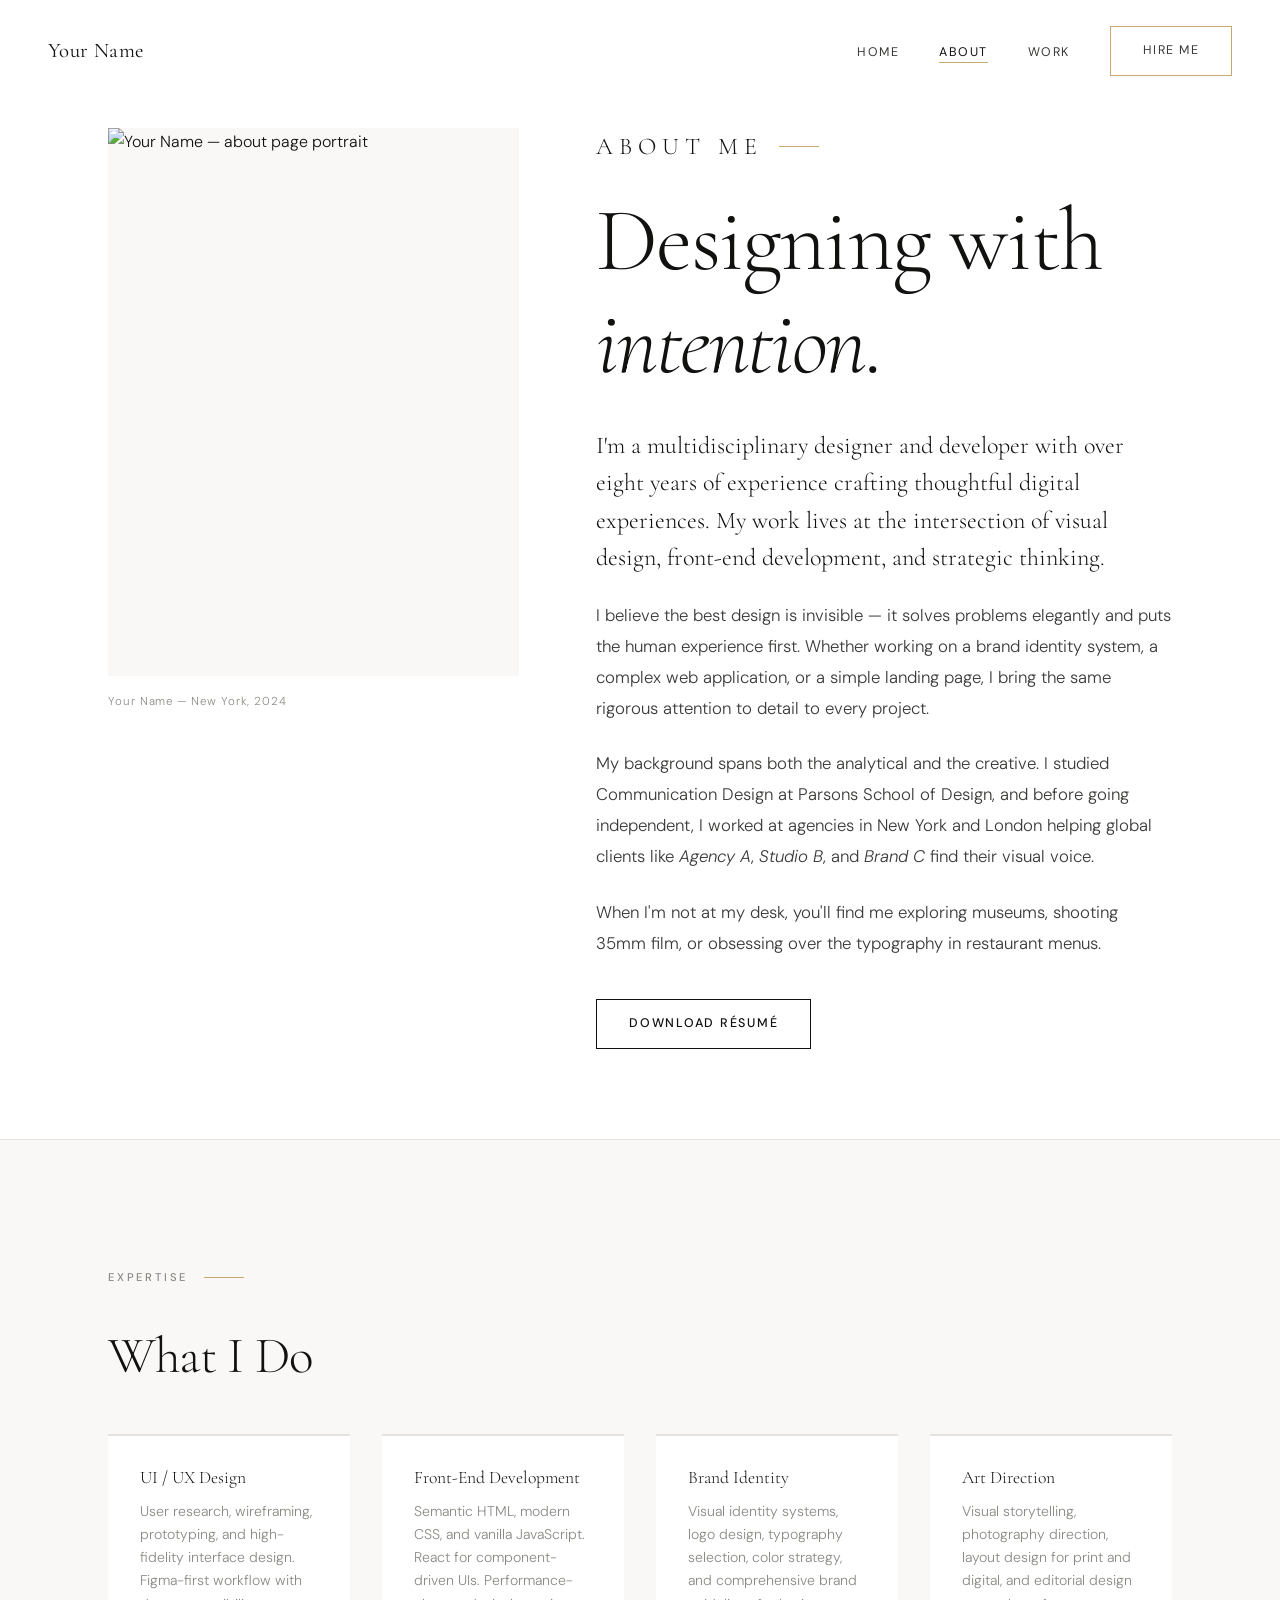
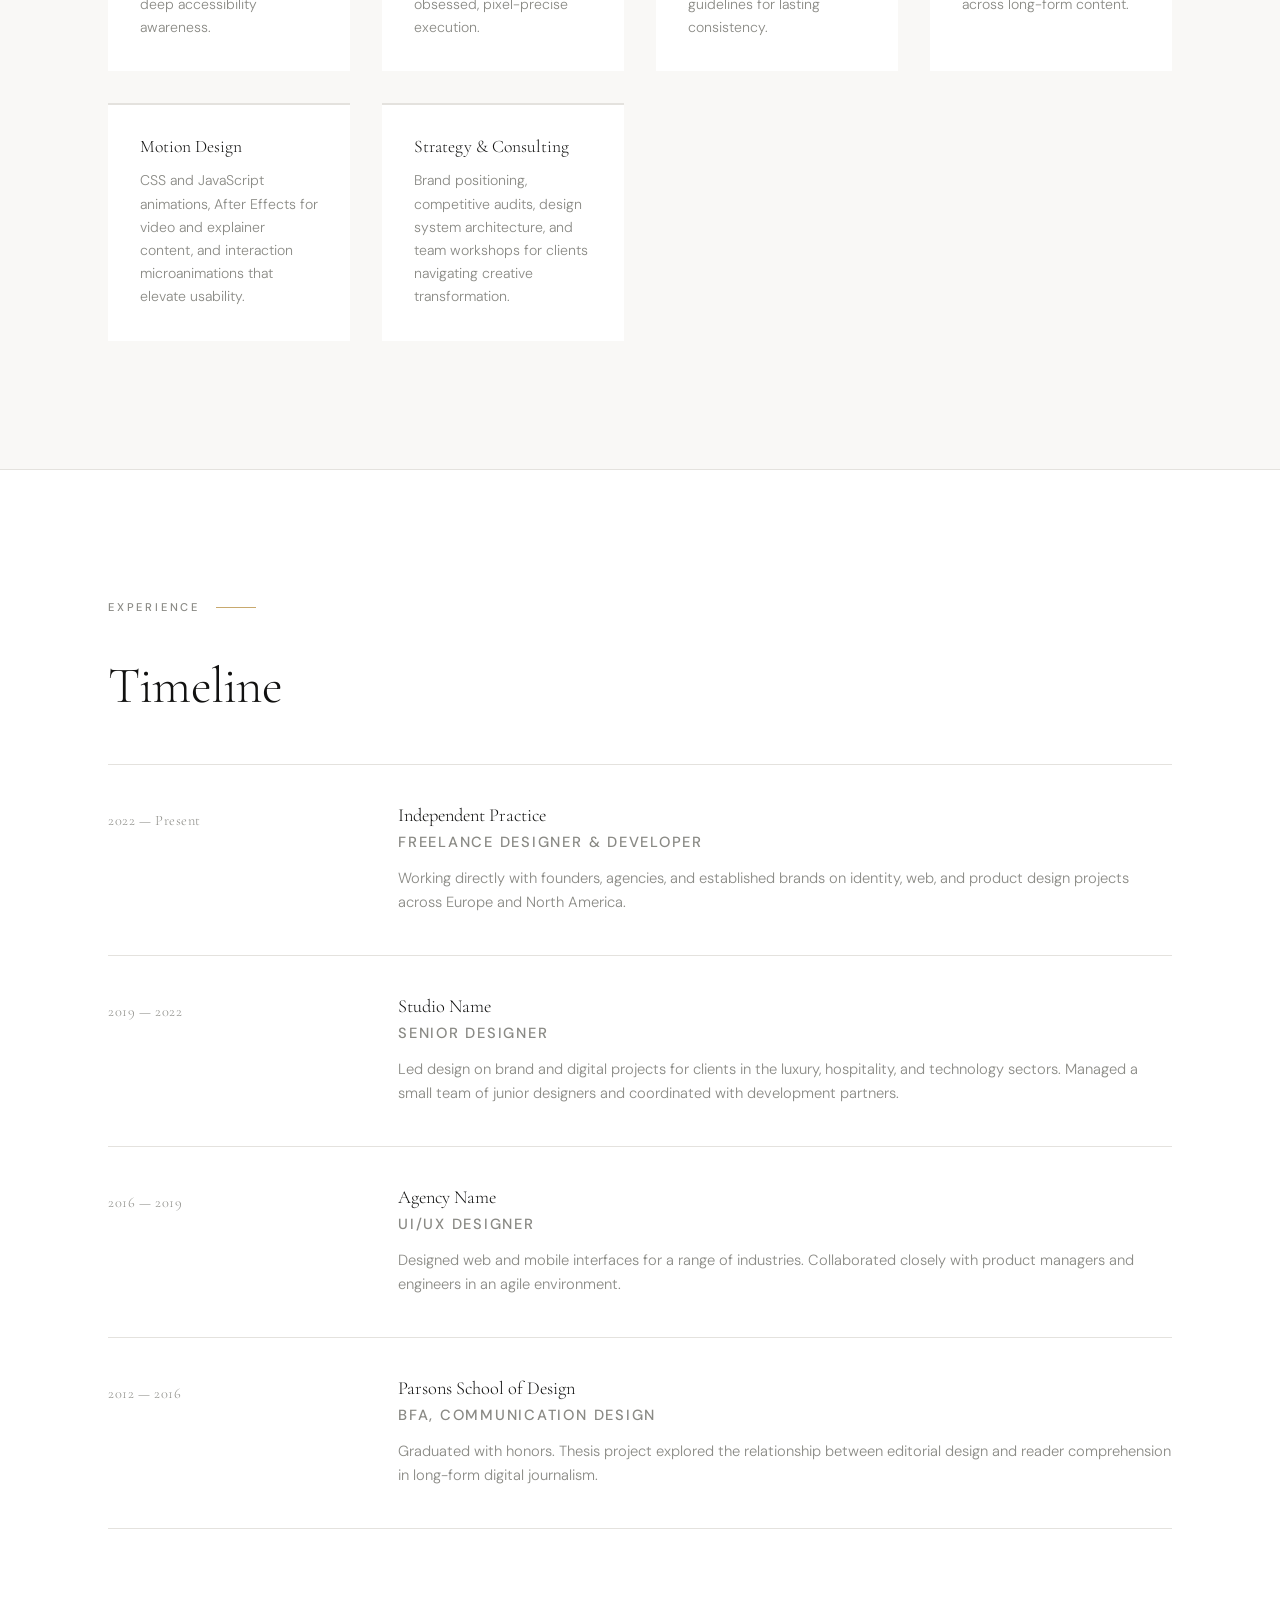
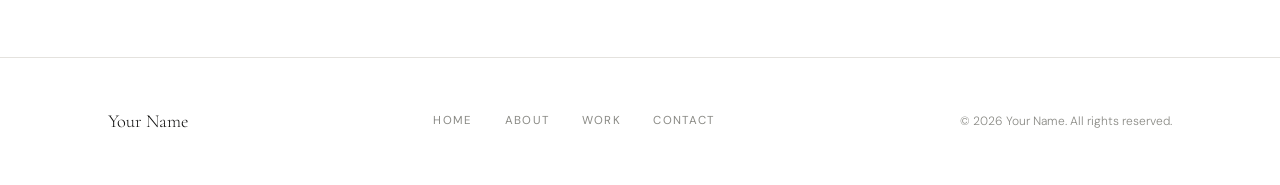
==== about.html @ a99438a7 "Add files via upload" ====
<!DOCTYPE html>
<html lang="en">
<head>
  <meta charset="UTF-8" />
  <meta name="viewport" content="width=device-width, initial-scale=1.0" />
  <meta name="description" content="About Your Name — designer, developer, and creative strategist." />
  <title>About — Your Name</title>
  <link rel="stylesheet" href="style.css" />
</head>
<body>

  <!-- ══════════════════════════════════════
       NAVIGATION
  ══════════════════════════════════════ -->
  <nav class="nav" role="navigation" aria-label="Main navigation">
    <a href="index.html" class="nav-logo">Your Name</a>

    <ul class="nav-links" role="list">
      <li><a href="index.html">Home</a></li>
      <li><a href="about.html">About</a></li>
      <li><a href="portfolio.html">Work</a></li>
      <li><a href="mailto:hello@yourdomain.com" class="btn btn-accent"><span>Hire Me</span></a></li>
    </ul>

    <button class="nav-toggle" aria-label="Toggle navigation" aria-expanded="false">
      <span></span><span></span><span></span>
    </button>
  </nav>

  <!-- ══════════════════════════════════════
       ABOUT HERO — Portrait + Bio
  ══════════════════════════════════════ -->
  <main>
    <div class="container">
      <div class="about-hero">

        <!-- Left Column: Sticky Portrait -->
        <aside class="about-portrait fade-in">
          <div class="about-portrait-frame">
            <!--
              REPLACE: assets/images/profile-about.jpg
              Recommended: portrait or square, min 800px wide.
              3:4 aspect ratio is enforced via CSS — object-fit handles cropping.
            -->
            <img
              src="assets/images/profile-about.jpg"
              alt="Your Name — about page portrait"
              loading="eager"
              width="700"
              height="933"
            />
          </div>
          <p class="about-portrait-caption">Your Name — New York, 2024</p>
        </aside>

        <!-- Right Column: Biography -->
        <div class="about-bio">
          <p class="section-label fade-in">About Me</p>

          <h1 class="fade-in fade-in-delay-1">
            Designing with<br><em>intention</em>.
          </h1>

          <div class="fade-in fade-in-delay-2">
            <p>
              I'm a multidisciplinary designer and developer with over eight years
              of experience crafting thoughtful digital experiences. My work lives
              at the intersection of visual design, front-end development, and
              strategic thinking.
            </p>

            <p>
              I believe the best design is invisible — it solves problems elegantly
              and puts the human experience first. Whether working on a brand identity
              system, a complex web application, or a simple landing page, I bring the
              same rigorous attention to detail to every project.
            </p>

            <p>
              My background spans both the analytical and the creative. I studied
              Communication Design at Parsons School of Design, and before going
              independent, I worked at agencies in New York and London helping
              global clients like <em>Agency A</em>, <em>Studio B</em>, and
              <em>Brand C</em> find their visual voice.
            </p>

            <p>
              When I'm not at my desk, you'll find me exploring museums, shooting
              35mm film, or obsessing over the typography in restaurant menus.
            </p>
          </div>

          <div class="fade-in fade-in-delay-3" style="margin-top: 2.5rem;">
            <a href="assets/images/resume.pdf" class="btn" target="_blank" rel="noopener">
              <span>Download Résumé</span>
            </a>
          </div>
        </div>

      </div>
    </div><!-- /container -->

    <hr class="rule" />

    <!-- ══════════════════════════════════════
         SKILLS
    ══════════════════════════════════════ -->
    <section class="skills-section" aria-label="Core skills">
      <div class="container">
        <p class="section-label fade-in">Expertise</p>
        <h2 class="fade-in fade-in-delay-1">What I Do</h2>

        <div class="skills-grid">

          <div class="skill-item fade-in fade-in-delay-1">
            <h3>UI / UX Design</h3>
            <p>
              User research, wireframing, prototyping, and high-fidelity interface
              design. Figma-first workflow with deep accessibility awareness.
            </p>
          </div>

          <div class="skill-item fade-in fade-in-delay-2">
            <h3>Front-End Development</h3>
            <p>
              Semantic HTML, modern CSS, and vanilla JavaScript. React for
              component-driven UIs. Performance-obsessed, pixel-precise execution.
            </p>
          </div>

          <div class="skill-item fade-in fade-in-delay-3">
            <h3>Brand Identity</h3>
            <p>
              Visual identity systems, logo design, typography selection, color
              strategy, and comprehensive brand guidelines for lasting consistency.
            </p>
          </div>

          <div class="skill-item fade-in fade-in-delay-4">
            <h3>Art Direction</h3>
            <p>
              Visual storytelling, photography direction, layout design for print
              and digital, and editorial design across long-form content.
            </p>
          </div>

          <div class="skill-item fade-in fade-in-delay-2">
            <h3>Motion Design</h3>
            <p>
              CSS and JavaScript animations, After Effects for video and explainer
              content, and interaction microanimations that elevate usability.
            </p>
          </div>

          <div class="skill-item fade-in fade-in-delay-3">
            <h3>Strategy &amp; Consulting</h3>
            <p>
              Brand positioning, competitive audits, design system architecture,
              and team workshops for clients navigating creative transformation.
            </p>
          </div>

        </div>
      </div>
    </section>

    <hr class="rule" />

    <!-- ══════════════════════════════════════
         EXPERIENCE TIMELINE
    ══════════════════════════════════════ -->
    <section aria-label="Experience timeline">
      <div class="container">
        <p class="section-label fade-in">Experience</p>
        <h2 class="fade-in fade-in-delay-1">Timeline</h2>

        <div class="timeline" role="list">

          <div class="timeline-entry fade-in" role="listitem">
            <div class="timeline-year">2022 — Present</div>
            <div class="timeline-content">
              <h3>Independent Practice</h3>
              <p class="timeline-role">Freelance Designer &amp; Developer</p>
              <p>
                Working directly with founders, agencies, and established brands
                on identity, web, and product design projects across Europe and
                North America.
              </p>
            </div>
          </div>

          <div class="timeline-entry fade-in" role="listitem">
            <div class="timeline-year">2019 — 2022</div>
            <div class="timeline-content">
              <h3>Studio Name</h3>
              <p class="timeline-role">Senior Designer</p>
              <p>
                Led design on brand and digital projects for clients in the luxury,
                hospitality, and technology sectors. Managed a small team of junior
                designers and coordinated with development partners.
              </p>
            </div>
          </div>

          <div class="timeline-entry fade-in" role="listitem">
            <div class="timeline-year">2016 — 2019</div>
            <div class="timeline-content">
              <h3>Agency Name</h3>
              <p class="timeline-role">UI/UX Designer</p>
              <p>
                Designed web and mobile interfaces for a range of industries.
                Collaborated closely with product managers and engineers in
                an agile environment.
              </p>
            </div>
          </div>

          <div class="timeline-entry fade-in" role="listitem">
            <div class="timeline-year">2012 — 2016</div>
            <div class="timeline-content">
              <h3>Parsons School of Design</h3>
              <p class="timeline-role">BFA, Communication Design</p>
              <p>
                Graduated with honors. Thesis project explored the relationship
                between editorial design and reader comprehension in long-form
                digital journalism.
              </p>
            </div>
          </div>

        </div><!-- /timeline -->
      </div>
    </section>

  </main>

  <!-- ══════════════════════════════════════
       FOOTER
  ══════════════════════════════════════ -->
  <footer class="footer">
    <div class="container">
      <div class="footer-inner">
        <span class="footer-logo">Your Name</span>
        <nav class="footer-links" aria-label="Footer navigation">
          <a href="index.html">Home</a>
          <a href="about.html">About</a>
          <a href="portfolio.html">Work</a>
          <a href="mailto:hello@yourdomain.com">Contact</a>
        </nav>
        <p class="footer-copy">&copy; <span id="year"></span> Your Name. All rights reserved.</p>
      </div>
    </div>
  </footer>

  <script src="script.js"></script>
  <script>document.getElementById('year').textContent = new Date().getFullYear();</script>
</body>
</html>
---- style.css ----
/* ============================================================
   STYLE.CSS — Global Stylesheet
   Portfolio: Ultra-Minimalist, Editorial Typography
   ============================================================ */

/* ── Google Fonts ── */
@import url('https://fonts.googleapis.com/css2?family=Cormorant+Garamond:ital,wght@0,300;0,400;0,600;1,300;1,400&family=DM+Sans:wght@300;400;500&display=swap');

/* ── CSS Variables ── */
:root {
  --white:       #ffffff;
  --off-white:   #f9f8f6;
  --ink:         #111110;
  --ink-light:   #3a3a38;
  --ink-muted:   #8a8a85;
  --rule:        #e4e2de;
  --accent:      #c8a96e;          /* warm gold — the single accent */

  --font-display: 'Cormorant Garamond', Georgia, serif;
  --font-body:    'DM Sans', system-ui, sans-serif;

  --ease-silk:    cubic-bezier(0.25, 0.1, 0.25, 1);
  --ease-out:     cubic-bezier(0.0, 0.0, 0.2, 1);

  --max-w:  1160px;
  --gap:    clamp(2rem, 5vw, 4rem);
}

/* ── Reset ── */
*, *::before, *::after { box-sizing: border-box; margin: 0; padding: 0; }

html {
  scroll-behavior: smooth;
  font-size: 16px;
}

body {
  background: var(--white);
  color: var(--ink);
  font-family: var(--font-body);
  font-weight: 300;
  line-height: 1.7;
  -webkit-font-smoothing: antialiased;
  overflow-x: hidden;
}

img {
  display: block;
  max-width: 100%;
  object-fit: cover;
}

a {
  color: inherit;
  text-decoration: none;
}

ul { list-style: none; }

/* ── Typography Scale ── */
.display {
  font-family: var(--font-display);
  font-weight: 300;
  line-height: 1.05;
  letter-spacing: -0.01em;
}

h1, h2, h3 { font-family: var(--font-display); font-weight: 300; line-height: 1.15; }

h1 { font-size: clamp(3rem, 7vw, 6.5rem); letter-spacing: -0.02em; }
h2 { font-size: clamp(2rem, 4vw, 3.5rem); letter-spacing: -0.015em; }
h3 { font-size: clamp(1.25rem, 2vw, 1.75rem); }

p  { font-size: clamp(0.95rem, 1.2vw, 1.05rem); color: var(--ink-light); }

/* ── Layout Utilities ── */
.container {
  width: 100%;
  max-width: var(--max-w);
  margin: 0 auto;
  padding: 0 clamp(1.5rem, 5vw, 3rem);
}

section { padding: clamp(5rem, 10vw, 9rem) 0; }

.section-label {
  font-family: var(--font-body);
  font-size: 0.7rem;
  font-weight: 500;
  letter-spacing: 0.25em;
  text-transform: uppercase;
  color: var(--ink-muted);
  margin-bottom: 2.5rem;
  display: flex;
  align-items: center;
  gap: 1rem;
}

.section-label::after {
  content: '';
  display: block;
  width: 2.5rem;
  height: 1px;
  background: var(--accent);
}

hr.rule {
  border: none;
  border-top: 1px solid var(--rule);
  margin: 0;
}

/* ── Fade-in Animation ── */
.fade-in {
  opacity: 0;
  transform: translateY(28px);
  transition: opacity 0.8s var(--ease-out), transform 0.8s var(--ease-out);
}

.fade-in.visible {
  opacity: 1;
  transform: translateY(0);
}

.fade-in-delay-1 { transition-delay: 0.1s; }
.fade-in-delay-2 { transition-delay: 0.2s; }
.fade-in-delay-3 { transition-delay: 0.3s; }
.fade-in-delay-4 { transition-delay: 0.4s; }
.fade-in-delay-5 { transition-delay: 0.5s; }

/* ── Navigation ── */
.nav {
  position: fixed;
  top: 0;
  left: 0;
  right: 0;
  z-index: 100;
  padding: 1.6rem clamp(1.5rem, 5vw, 3rem);
  display: flex;
  justify-content: space-between;
  align-items: center;
  transition: background 0.4s var(--ease-silk), box-shadow 0.4s var(--ease-silk);
}

.nav.scrolled {
  background: rgba(255, 255, 255, 0.92);
  backdrop-filter: blur(12px);
  -webkit-backdrop-filter: blur(12px);
  box-shadow: 0 1px 0 var(--rule);
}

.nav-logo {
  font-family: var(--font-display);
  font-size: 1.3rem;
  font-weight: 400;
  letter-spacing: 0.02em;
  color: var(--ink);
  transition: color 0.3s;
}

.nav-logo:hover { color: var(--accent); }

.nav-links {
  display: flex;
  gap: 2.5rem;
  align-items: center;
}

.nav-links a {
  font-size: 0.78rem;
  font-weight: 400;
  letter-spacing: 0.12em;
  text-transform: uppercase;
  color: var(--ink-light);
  position: relative;
  transition: color 0.3s var(--ease-silk);
}

.nav-links a::after {
  content: '';
  position: absolute;
  bottom: -3px;
  left: 0;
  width: 0;
  height: 1px;
  background: var(--accent);
  transition: width 0.4s var(--ease-silk);
}

.nav-links a:hover,
.nav-links a.active { color: var(--ink); }

.nav-links a:hover::after,
.nav-links a.active::after { width: 100%; }

/* Hamburger */
.nav-toggle {
  display: none;
  flex-direction: column;
  gap: 5px;
  cursor: pointer;
  padding: 4px;
  background: none;
  border: none;
}

.nav-toggle span {
  display: block;
  width: 24px;
  height: 1px;
  background: var(--ink);
  transition: transform 0.35s var(--ease-silk), opacity 0.35s;
}

.nav-toggle.open span:nth-child(1) { transform: translateY(6px) rotate(45deg); }
.nav-toggle.open span:nth-child(2) { opacity: 0; }
.nav-toggle.open span:nth-child(3) { transform: translateY(-6px) rotate(-45deg); }

/* ── Buttons ── */
.btn {
  display: inline-flex;
  align-items: center;
  gap: 0.6rem;
  font-family: var(--font-body);
  font-size: 0.78rem;
  font-weight: 500;
  letter-spacing: 0.14em;
  text-transform: uppercase;
  padding: 0.85rem 2rem;
  border: 1px solid var(--ink);
  color: var(--ink);
  background: transparent;
  cursor: pointer;
  transition: background 0.35s var(--ease-silk), color 0.35s var(--ease-silk), border-color 0.35s var(--ease-silk);
  position: relative;
  overflow: hidden;
}

.btn::before {
  content: '';
  position: absolute;
  inset: 0;
  background: var(--ink);
  transform: scaleX(0);
  transform-origin: left;
  transition: transform 0.4s var(--ease-silk);
  z-index: 0;
}

.btn:hover::before { transform: scaleX(1); }
.btn:hover { color: var(--white); }
.btn span { position: relative; z-index: 1; }

.btn-accent {
  border-color: var(--accent);
  color: var(--accent);
}

.btn-accent::before { background: var(--accent); }
.btn-accent:hover { color: var(--white); }

/* ── Hero (index.html) ── */
.hero {
  min-height: 100svh;
  display: grid;
  grid-template-columns: 1fr 1fr;
  align-items: center;
  padding-top: 5rem;
}

.hero-content {
  padding: clamp(3rem, 8vw, 6rem) clamp(1.5rem, 5vw, 3rem) clamp(3rem, 8vw, 6rem) clamp(1.5rem, 5vw, 3rem);
  max-width: 640px;
}

.hero-eyebrow {
  font-family: var(--font-body);
  font-size: 0.72rem;
  font-weight: 500;
  letter-spacing: 0.25em;
  text-transform: uppercase;
  color: var(--accent);
  margin-bottom: 1.75rem;
}

.hero-headline {
  font-family: var(--font-display);
  font-size: clamp(3.2rem, 6.5vw, 6.5rem);
  font-weight: 300;
  line-height: 1.02;
  letter-spacing: -0.02em;
  margin-bottom: 1.75rem;
}

.hero-headline em {
  font-style: italic;
  color: var(--ink-muted);
}

.hero-intro {
  font-size: clamp(0.95rem, 1.2vw, 1.1rem);
  color: var(--ink-light);
  max-width: 420px;
  margin-bottom: 2.5rem;
  line-height: 1.75;
}

.hero-cta {
  display: flex;
  gap: 1.25rem;
  flex-wrap: wrap;
}

/* Hero Image */
.hero-image-wrap {
  height: 100svh;
  position: relative;
  overflow: hidden;
}

.hero-image-wrap img {
  width: 100%;
  height: 100%;
  object-fit: cover;
  object-position: center top;
  transition: transform 8s ease;
}

.hero-image-wrap:hover img {
  transform: scale(1.03);
}

.hero-image-overlay {
  position: absolute;
  inset: 0;
  background: linear-gradient(to right, rgba(255,255,255,0.15) 0%, transparent 50%);
}

/* ── Featured Work (index.html) ── */
.featured-header {
  display: flex;
  justify-content: space-between;
  align-items: flex-end;
  margin-bottom: 3.5rem;
}

.featured-header h2 { max-width: 480px; }

.project-grid {
  display: grid;
  grid-template-columns: repeat(3, 1fr);
  gap: 1.75rem;
}

.project-card {
  display: flex;
  flex-direction: column;
  cursor: pointer;
}

.project-card-image {
  width: 100%;
  aspect-ratio: 4 / 3;
  overflow: hidden;
  background: var(--off-white);
  margin-bottom: 1.25rem;
  position: relative;
}

.project-card-image img {
  width: 100%;
  height: 100%;
  object-fit: cover;
  object-position: center;
  transition: transform 0.75s var(--ease-silk);
}

.project-card:hover .project-card-image img {
  transform: scale(1.06);
}

.project-card-image .card-overlay {
  position: absolute;
  inset: 0;
  background: rgba(17, 17, 16, 0);
  display: flex;
  align-items: center;
  justify-content: center;
  transition: background 0.4s var(--ease-silk);
}

.project-card:hover .card-overlay {
  background: rgba(17, 17, 16, 0.35);
}

.card-overlay-label {
  font-family: var(--font-body);
  font-size: 0.7rem;
  font-weight: 500;
  letter-spacing: 0.2em;
  text-transform: uppercase;
  color: var(--white);
  opacity: 0;
  transform: translateY(8px);
  transition: opacity 0.4s var(--ease-silk), transform 0.4s var(--ease-silk);
}

.project-card:hover .card-overlay-label {
  opacity: 1;
  transform: translateY(0);
}

.project-card-tag {
  font-size: 0.68rem;
  font-weight: 500;
  letter-spacing: 0.18em;
  text-transform: uppercase;
  color: var(--accent);
  margin-bottom: 0.4rem;
}

.project-card-title {
  font-family: var(--font-display);
  font-size: 1.35rem;
  font-weight: 400;
  color: var(--ink);
  margin-bottom: 0.5rem;
  transition: color 0.3s;
}

.project-card:hover .project-card-title { color: var(--accent); }

.project-card-desc {
  font-size: 0.88rem;
  color: var(--ink-muted);
  line-height: 1.6;
}

/* ── About Page ── */
.about-hero {
  display: grid;
  grid-template-columns: 5fr 7fr;
  gap: clamp(3rem, 6vw, 6rem);
  align-items: start;
  padding-top: clamp(6rem, 10vw, 10rem);
  padding-bottom: clamp(4rem, 7vw, 7rem);
}

.about-portrait {
  position: sticky;
  top: 6rem;
}

.about-portrait-frame {
  width: 100%;
  aspect-ratio: 3 / 4;
  overflow: hidden;
  background: var(--off-white);
}

.about-portrait-frame img {
  width: 100%;
  height: 100%;
  object-fit: cover;
  object-position: center top;
  transition: transform 0.9s var(--ease-silk);
}

.about-portrait-frame:hover img { transform: scale(1.04); }

.about-portrait-caption {
  margin-top: 1rem;
  font-size: 0.72rem;
  color: var(--ink-muted);
  letter-spacing: 0.08em;
}

.about-bio h1 { margin-bottom: 2rem; }

.about-bio p {
  margin-bottom: 1.5rem;
  font-size: 1.05rem;
  line-height: 1.85;
}

.about-bio p:first-of-type {
  font-family: var(--font-display);
  font-size: clamp(1.2rem, 2vw, 1.5rem);
  font-weight: 300;
  color: var(--ink);
  line-height: 1.55;
}

/* Skills */
.skills-section { background: var(--off-white); }

.skills-grid {
  display: grid;
  grid-template-columns: repeat(auto-fit, minmax(240px, 1fr));
  gap: 2rem;
  margin-top: 3rem;
}

.skill-item {
  padding: 2rem;
  background: var(--white);
  border-top: 2px solid var(--rule);
  transition: border-color 0.35s var(--ease-silk);
}

.skill-item:hover { border-color: var(--accent); }

.skill-item h3 {
  font-size: 1.1rem;
  margin-bottom: 0.75rem;
}

.skill-item p {
  font-size: 0.88rem;
  color: var(--ink-muted);
  line-height: 1.65;
}

/* Timeline */
.timeline { margin-top: 3rem; }

.timeline-entry {
  display: grid;
  grid-template-columns: 1fr 3fr;
  gap: 2rem;
  padding: 2.5rem 0;
  border-bottom: 1px solid var(--rule);
}

.timeline-entry:first-child { border-top: 1px solid var(--rule); }

.timeline-year {
  font-family: var(--font-display);
  font-size: 0.9rem;
  color: var(--ink-muted);
  padding-top: 0.25rem;
  letter-spacing: 0.04em;
}

.timeline-content h3 {
  font-size: 1.15rem;
  font-family: var(--font-display);
  margin-bottom: 0.25rem;
}

.timeline-role {
  font-size: 0.78rem;
  letter-spacing: 0.12em;
  text-transform: uppercase;
  color: var(--accent);
  margin-bottom: 0.75rem;
  font-weight: 500;
}

.timeline-content p {
  font-size: 0.92rem;
  color: var(--ink-muted);
  line-height: 1.65;
}

/* ── Portfolio Page ── */
.portfolio-hero {
  padding-top: clamp(7rem, 12vw, 11rem);
  padding-bottom: clamp(3rem, 5vw, 5rem);
}

.portfolio-hero h1 { margin-bottom: 1.25rem; }

.portfolio-hero p {
  max-width: 520px;
  font-size: 1.05rem;
  line-height: 1.8;
}

/* Filter tabs */
.portfolio-filters {
  display: flex;
  gap: 0.5rem;
  flex-wrap: wrap;
  margin-bottom: 3.5rem;
}

.filter-btn {
  font-family: var(--font-body);
  font-size: 0.72rem;
  font-weight: 500;
  letter-spacing: 0.14em;
  text-transform: uppercase;
  padding: 0.5rem 1.25rem;
  border: 1px solid var(--rule);
  background: transparent;
  color: var(--ink-muted);
  cursor: pointer;
  transition: all 0.3s var(--ease-silk);
}

.filter-btn:hover,
.filter-btn.active {
  border-color: var(--ink);
  color: var(--ink);
  background: var(--ink);
  color: var(--white);
}

/* Portfolio grid */
.portfolio-grid {
  display: grid;
  grid-template-columns: repeat(12, 1fr);
  gap: 1.5rem;
}

/* Varied grid layout for visual interest */
.portfolio-item {
  position: relative;
  cursor: pointer;
  transition: opacity 0.4s var(--ease-silk);
}

.portfolio-item:nth-child(1) { grid-column: span 7; }
.portfolio-item:nth-child(2) { grid-column: span 5; }
.portfolio-item:nth-child(3) { grid-column: span 4; }
.portfolio-item:nth-child(4) { grid-column: span 4; }
.portfolio-item:nth-child(5) { grid-column: span 4; }
.portfolio-item:nth-child(6) { grid-column: span 5; }
.portfolio-item:nth-child(7) { grid-column: span 7; }
.portfolio-item:nth-child(8) { grid-column: span 6; }
.portfolio-item:nth-child(9) { grid-column: span 6; }

.portfolio-item.hidden {
  display: none;
}

.portfolio-item-image {
  width: 100%;
  aspect-ratio: 16 / 10;
  overflow: hidden;
  background: var(--off-white);
  margin-bottom: 1.1rem;
}

.portfolio-item:nth-child(1) .portfolio-item-image,
.portfolio-item:nth-child(7) .portfolio-item-image { aspect-ratio: 16 / 9; }

.portfolio-item-image img {
  width: 100%;
  height: 100%;
  object-fit: cover;
  object-position: center;
  transition: transform 0.8s var(--ease-silk);
}

.portfolio-item:hover .portfolio-item-image img {
  transform: scale(1.05);
}

.portfolio-item-meta {
  display: flex;
  justify-content: space-between;
  align-items: baseline;
}

.portfolio-item-title {
  font-family: var(--font-display);
  font-size: 1.2rem;
  font-weight: 400;
  color: var(--ink);
  transition: color 0.3s;
}

.portfolio-item:hover .portfolio-item-title { color: var(--accent); }

.portfolio-item-tag {
  font-size: 0.68rem;
  font-weight: 500;
  letter-spacing: 0.14em;
  text-transform: uppercase;
  color: var(--ink-muted);
}

/* ── Footer ── */
.footer {
  border-top: 1px solid var(--rule);
  padding: 3rem 0;
}

.footer-inner {
  display: flex;
  justify-content: space-between;
  align-items: center;
  gap: 2rem;
  flex-wrap: wrap;
}

.footer-logo {
  font-family: var(--font-display);
  font-size: 1.15rem;
  color: var(--ink);
}

.footer-links {
  display: flex;
  gap: 2rem;
}

.footer-links a {
  font-size: 0.72rem;
  font-weight: 400;
  letter-spacing: 0.12em;
  text-transform: uppercase;
  color: var(--ink-muted);
  transition: color 0.3s;
}

.footer-links a:hover { color: var(--accent); }

.footer-copy {
  font-size: 0.75rem;
  color: var(--ink-muted);
}

/* ── Page Transition ── */
.page-transition {
  position: fixed;
  inset: 0;
  background: var(--white);
  z-index: 9999;
  pointer-events: none;
  opacity: 0;
}

/* ── Responsive ── */
@media (max-width: 900px) {
  .hero {
    grid-template-columns: 1fr;
    min-height: auto;
  }

  .hero-image-wrap {
    height: 55vw;
    min-height: 300px;
    order: -1;
  }

  .hero-content { max-width: 100%; }

  .project-grid { grid-template-columns: 1fr 1fr; }

  .about-hero {
    grid-template-columns: 1fr;
  }

  .about-portrait {
    position: static;
    max-width: 340px;
  }

  .portfolio-item { grid-column: span 12 !important; }
}

@media (max-width: 640px) {
  .nav-links {
    position: fixed;
    top: 0; right: 0;
    width: 70vw;
    max-width: 280px;
    height: 100svh;
    background: var(--white);
    flex-direction: column;
    align-items: flex-start;
    justify-content: center;
    padding: 3rem 2.5rem;
    gap: 2rem;
    box-shadow: -1px 0 0 var(--rule);
    transform: translateX(100%);
    transition: transform 0.45s var(--ease-silk);
    z-index: 99;
  }

  .nav-links.open { transform: translateX(0); }
  .nav-links a { font-size: 0.9rem; }

  .nav-toggle { display: flex; z-index: 100; }

  .project-grid { grid-template-columns: 1fr; }

  .featured-header {
    flex-direction: column;
    align-items: flex-start;
    gap: 1.5rem;
  }

  .timeline-entry { grid-template-columns: 1fr; gap: 0.5rem; }

  .footer-inner { flex-direction: column; align-items: flex-start; }
}
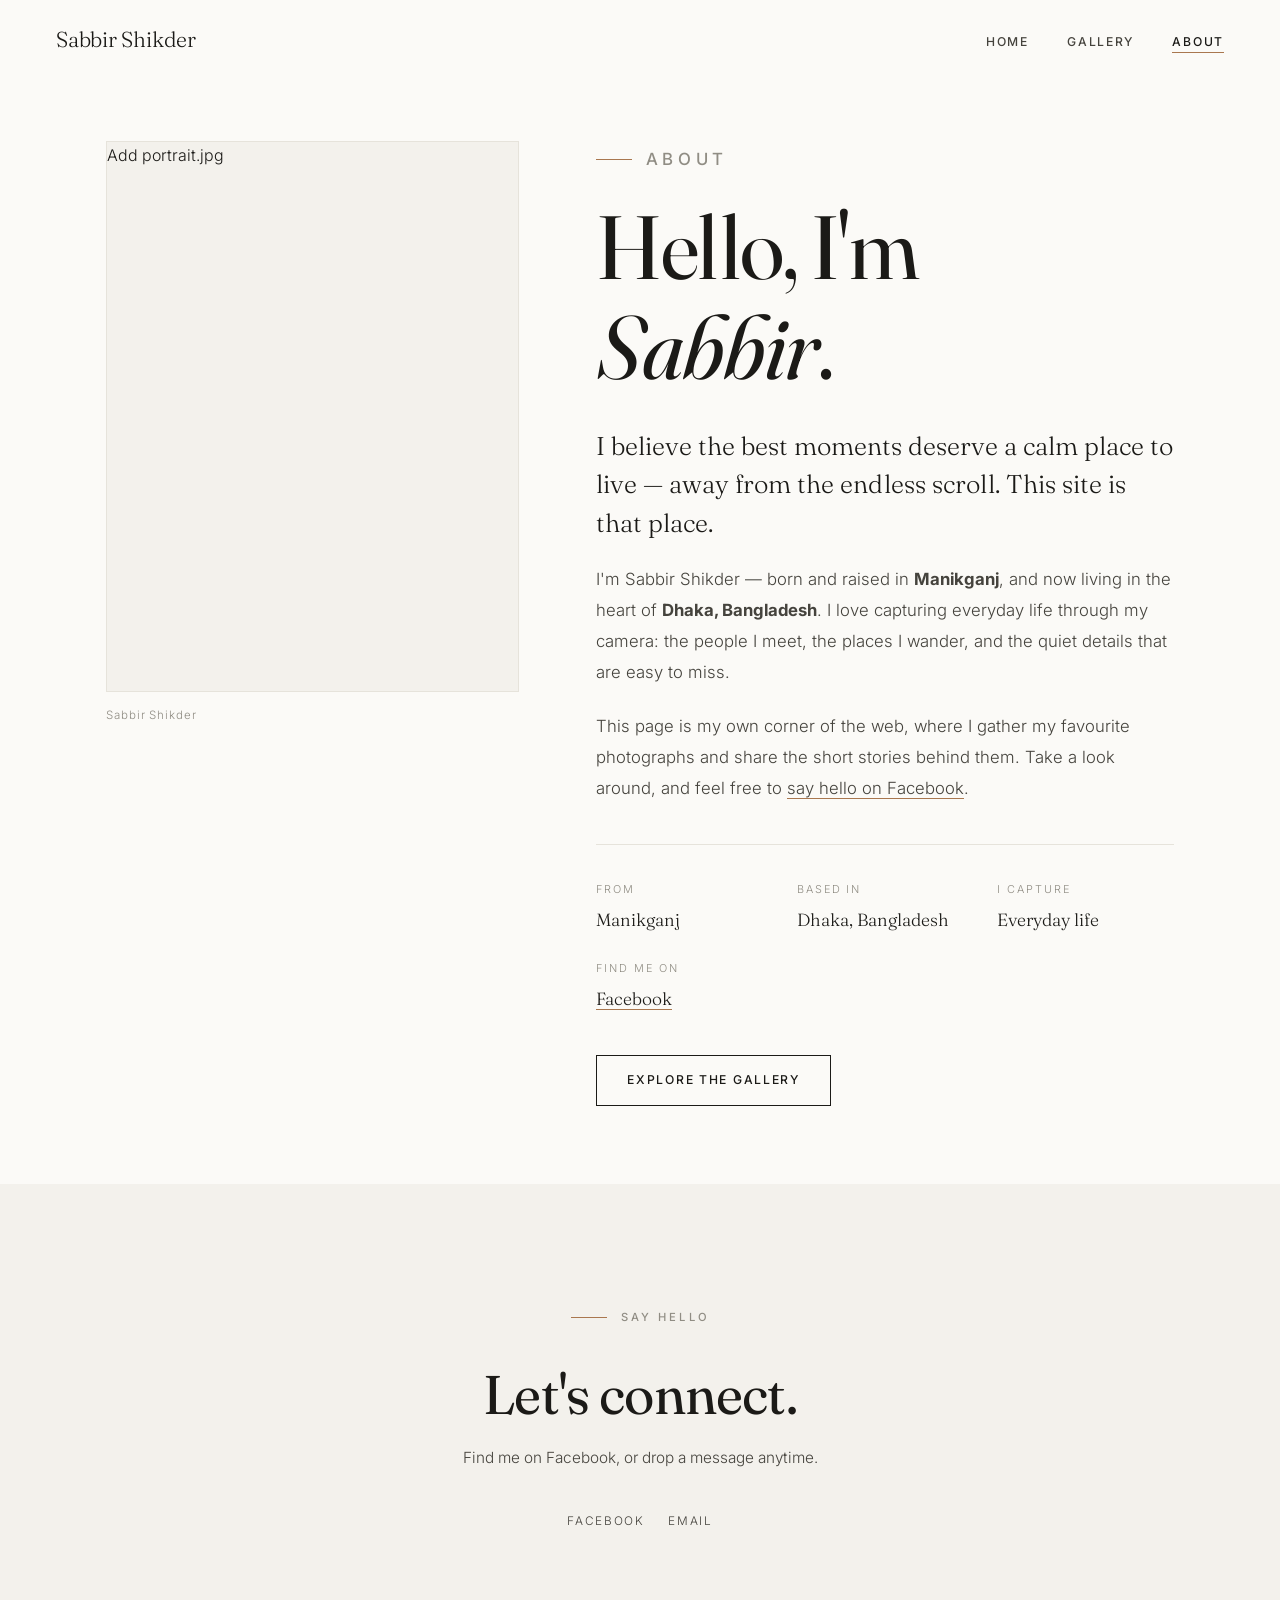
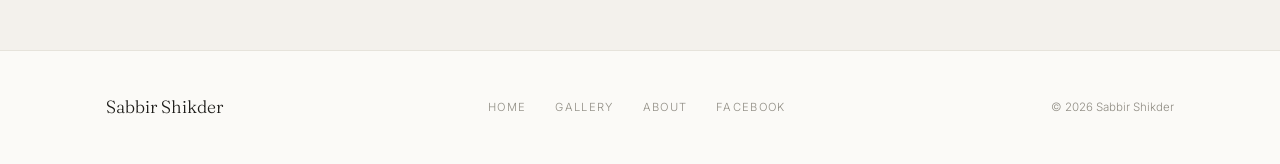
==== commit 69706e20: "Rebuild as modern minimalist personal photo site - New home, gallery, and about pages with a clean, " ====
--- a/about.html
+++ b/about.html
@@ -3,256 +3,124 @@
 <head>
   <meta charset="UTF-8" />
   <meta name="viewport" content="width=device-width, initial-scale=1.0" />
-  <meta name="description" content="About Your Name — designer, developer, and creative strategist." />
-  <title>About — Your Name</title>
+  <meta name="description" content="About Sabbir Shikder — the person behind the photos." />
+  <title>About — Sabbir Shikder</title>
   <link rel="stylesheet" href="style.css" />
 </head>
 <body>
 
-  <!-- ══════════════════════════════════════
-       NAVIGATION
-  ══════════════════════════════════════ -->
-  <nav class="nav" role="navigation" aria-label="Main navigation">
-    <a href="index.html" class="nav-logo">Your Name</a>
-
-    <ul class="nav-links" role="list">
+  <!-- NAVIGATION -->
+  <nav class="nav" aria-label="Main navigation">
+    <a href="index.html" class="nav-logo">Sabbir&nbsp;Shikder</a>
+    <ul class="nav-links">
       <li><a href="index.html">Home</a></li>
+      <li><a href="gallery.html">Gallery</a></li>
       <li><a href="about.html">About</a></li>
-      <li><a href="portfolio.html">Work</a></li>
-      <li><a href="mailto:hello@yourdomain.com" class="btn btn-accent"><span>Hire Me</span></a></li>
     </ul>
-
-    <button class="nav-toggle" aria-label="Toggle navigation" aria-expanded="false">
+    <button class="nav-toggle" aria-label="Toggle menu" aria-expanded="false">
       <span></span><span></span><span></span>
     </button>
   </nav>
 
-  <!-- ══════════════════════════════════════
-       ABOUT HERO — Portrait + Bio
-  ══════════════════════════════════════ -->
   <main>
     <div class="container">
       <div class="about-hero">
 
-        <!-- Left Column: Sticky Portrait -->
-        <aside class="about-portrait fade-in">
+        <!-- Portrait -->
+        <aside class="about-portrait reveal">
           <div class="about-portrait-frame">
-            <!--
-              REPLACE: assets/images/profile-about.jpg
-              Recommended: portrait or square, min 800px wide.
-              3:4 aspect ratio is enforced via CSS — object-fit handles cropping.
-            -->
-            <img
-              src="assets/images/profile-about.jpg"
-              alt="Your Name — about page portrait"
-              loading="eager"
-              width="700"
-              height="933"
-            />
+            <!-- Replace with your portrait: assets/images/portrait.jpg -->
+            <img src="assets/images/portrait.jpg" alt="Portrait of Sabbir Shikder"
+                 onerror="this.parentElement.classList.add('is-placeholder'); this.parentElement.innerHTML='<span>Add portrait.jpg</span>';" />
           </div>
-          <p class="about-portrait-caption">Your Name — New York, 2024</p>
+          <p class="about-caption">Sabbir Shikder</p>
         </aside>
 
-        <!-- Right Column: Biography -->
+        <!-- Bio -->
         <div class="about-bio">
-          <p class="section-label fade-in">About Me</p>
+          <p class="eyebrow reveal">About</p>
+          <h1 class="reveal d1">Hello, I'm<br><em>Sabbir</em>.</h1>
 
-          <h1 class="fade-in fade-in-delay-1">
-            Designing with<br><em>intention</em>.
-          </h1>
+          <p class="lead reveal d2">
+            I believe the best moments deserve a calm place to live — away from
+            the endless scroll. This site is that place.
+          </p>
 
-          <div class="fade-in fade-in-delay-2">
+          <div class="reveal d3">
             <p>
-              I'm a multidisciplinary designer and developer with over eight years
-              of experience crafting thoughtful digital experiences. My work lives
-              at the intersection of visual design, front-end development, and
-              strategic thinking.
+              I'm Sabbir Shikder — born and raised in <strong>Manikganj</strong>, and
+              now living in the heart of <strong>Dhaka, Bangladesh</strong>. I love
+              capturing everyday life through my camera: the people I meet, the places
+              I wander, and the quiet details that are easy to miss.
             </p>
-
             <p>
-              I believe the best design is invisible — it solves problems elegantly
-              and puts the human experience first. Whether working on a brand identity
-              system, a complex web application, or a simple landing page, I bring the
-              same rigorous attention to detail to every project.
-            </p>
-
-            <p>
-              My background spans both the analytical and the creative. I studied
-              Communication Design at Parsons School of Design, and before going
-              independent, I worked at agencies in New York and London helping
-              global clients like <em>Agency A</em>, <em>Studio B</em>, and
-              <em>Brand C</em> find their visual voice.
-            </p>
-
-            <p>
-              When I'm not at my desk, you'll find me exploring museums, shooting
-              35mm film, or obsessing over the typography in restaurant menus.
+              This page is my own corner of the web, where I gather my favourite
+              photographs and share the short stories behind them. Take a look around,
+              and feel free to <a href="https://www.facebook.com/sabbir.shikder2" target="_blank" rel="noopener" style="border-bottom:1px solid var(--accent);">say hello on Facebook</a>.
             </p>
           </div>
 
-          <div class="fade-in fade-in-delay-3" style="margin-top: 2.5rem;">
-            <a href="assets/images/resume.pdf" class="btn" target="_blank" rel="noopener">
-              <span>Download Résumé</span>
-            </a>
+          <!-- Quick facts -->
+          <div class="about-facts reveal d4">
+            <div>
+              <div class="fact-label">From</div>
+              <div class="fact-value">Manikganj</div>
+            </div>
+            <div>
+              <div class="fact-label">Based in</div>
+              <div class="fact-value">Dhaka, Bangladesh</div>
+            </div>
+            <div>
+              <div class="fact-label">I capture</div>
+              <div class="fact-value">Everyday life</div>
+            </div>
+            <div>
+              <div class="fact-label">Find me on</div>
+              <div class="fact-value">
+                <a href="https://www.facebook.com/sabbir.shikder2" target="_blank" rel="noopener" style="border-bottom:1px solid var(--accent);">Facebook</a>
+              </div>
+            </div>
+          </div>
+
+          <div class="reveal d4" style="margin-top:2.6rem;">
+            <a href="gallery.html" class="btn"><span>Explore the gallery</span></a>
           </div>
         </div>
 
       </div>
-    </div><!-- /container -->
-
-    <hr class="rule" />
-
-    <!-- ══════════════════════════════════════
-         SKILLS
-    ══════════════════════════════════════ -->
-    <section class="skills-section" aria-label="Core skills">
-      <div class="container">
-        <p class="section-label fade-in">Expertise</p>
-        <h2 class="fade-in fade-in-delay-1">What I Do</h2>
-
-        <div class="skills-grid">
-
-          <div class="skill-item fade-in fade-in-delay-1">
-            <h3>UI / UX Design</h3>
-            <p>
-              User research, wireframing, prototyping, and high-fidelity interface
-              design. Figma-first workflow with deep accessibility awareness.
-            </p>
-          </div>
-
-          <div class="skill-item fade-in fade-in-delay-2">
-            <h3>Front-End Development</h3>
-            <p>
-              Semantic HTML, modern CSS, and vanilla JavaScript. React for
-              component-driven UIs. Performance-obsessed, pixel-precise execution.
-            </p>
-          </div>
-
-          <div class="skill-item fade-in fade-in-delay-3">
-            <h3>Brand Identity</h3>
-            <p>
-              Visual identity systems, logo design, typography selection, color
-              strategy, and comprehensive brand guidelines for lasting consistency.
-            </p>
-          </div>
-
-          <div class="skill-item fade-in fade-in-delay-4">
-            <h3>Art Direction</h3>
-            <p>
-              Visual storytelling, photography direction, layout design for print
-              and digital, and editorial design across long-form content.
-            </p>
-          </div>
-
-          <div class="skill-item fade-in fade-in-delay-2">
-            <h3>Motion Design</h3>
-            <p>
-              CSS and JavaScript animations, After Effects for video and explainer
-              content, and interaction microanimations that elevate usability.
-            </p>
-          </div>
-
-          <div class="skill-item fade-in fade-in-delay-3">
-            <h3>Strategy &amp; Consulting</h3>
-            <p>
-              Brand positioning, competitive audits, design system architecture,
-              and team workshops for clients navigating creative transformation.
-            </p>
-          </div>
-
-        </div>
-      </div>
-    </section>
-
-    <hr class="rule" />
-
-    <!-- ══════════════════════════════════════
-         EXPERIENCE TIMELINE
-    ══════════════════════════════════════ -->
-    <section aria-label="Experience timeline">
-      <div class="container">
-        <p class="section-label fade-in">Experience</p>
-        <h2 class="fade-in fade-in-delay-1">Timeline</h2>
-
-        <div class="timeline" role="list">
-
-          <div class="timeline-entry fade-in" role="listitem">
-            <div class="timeline-year">2022 — Present</div>
-            <div class="timeline-content">
-              <h3>Independent Practice</h3>
-              <p class="timeline-role">Freelance Designer &amp; Developer</p>
-              <p>
-                Working directly with founders, agencies, and established brands
-                on identity, web, and product design projects across Europe and
-                North America.
-              </p>
-            </div>
-          </div>
-
-          <div class="timeline-entry fade-in" role="listitem">
-            <div class="timeline-year">2019 — 2022</div>
-            <div class="timeline-content">
-              <h3>Studio Name</h3>
-              <p class="timeline-role">Senior Designer</p>
-              <p>
-                Led design on brand and digital projects for clients in the luxury,
-                hospitality, and technology sectors. Managed a small team of junior
-                designers and coordinated with development partners.
-              </p>
-            </div>
-          </div>
-
-          <div class="timeline-entry fade-in" role="listitem">
-            <div class="timeline-year">2016 — 2019</div>
-            <div class="timeline-content">
-              <h3>Agency Name</h3>
-              <p class="timeline-role">UI/UX Designer</p>
-              <p>
-                Designed web and mobile interfaces for a range of industries.
-                Collaborated closely with product managers and engineers in
-                an agile environment.
-              </p>
-            </div>
-          </div>
-
-          <div class="timeline-entry fade-in" role="listitem">
-            <div class="timeline-year">2012 — 2016</div>
-            <div class="timeline-content">
-              <h3>Parsons School of Design</h3>
-              <p class="timeline-role">BFA, Communication Design</p>
-              <p>
-                Graduated with honors. Thesis project explored the relationship
-                between editorial design and reader comprehension in long-form
-                digital journalism.
-              </p>
-            </div>
-          </div>
-
-        </div><!-- /timeline -->
-      </div>
-    </section>
-
+    </div>
   </main>
 
-  <!-- ══════════════════════════════════════
-       FOOTER
-  ══════════════════════════════════════ -->
+  <!-- CONTACT -->
+  <section class="contact" aria-label="Get in touch">
+    <div class="container">
+      <p class="eyebrow reveal" style="justify-content:center;">Say hello</p>
+      <h2 class="reveal d1">Let's connect.</h2>
+      <p class="reveal d2">Find me on Facebook, or drop a message anytime.</p>
+      <div class="socials reveal d3">
+        <a href="https://www.facebook.com/sabbir.shikder2" target="_blank" rel="noopener">Facebook</a>
+        <a href="mailto:hello@example.com">Email</a>
+      </div>
+    </div>
+  </section>
+
+  <!-- FOOTER -->
   <footer class="footer">
     <div class="container">
       <div class="footer-inner">
-        <span class="footer-logo">Your Name</span>
-        <nav class="footer-links" aria-label="Footer navigation">
+        <span class="footer-logo">Sabbir Shikder</span>
+        <nav class="footer-links" aria-label="Footer">
           <a href="index.html">Home</a>
+          <a href="gallery.html">Gallery</a>
           <a href="about.html">About</a>
-          <a href="portfolio.html">Work</a>
-          <a href="mailto:hello@yourdomain.com">Contact</a>
+          <a href="https://www.facebook.com/sabbir.shikder2" target="_blank" rel="noopener">Facebook</a>
         </nav>
-        <p class="footer-copy">&copy; <span id="year"></span> Your Name. All rights reserved.</p>
+        <p class="footer-copy">&copy; <span id="year"></span> Sabbir Shikder</p>
       </div>
     </div>
   </footer>
 
+  <script src="posts.js"></script>
   <script src="script.js"></script>
-  <script>document.getElementById('year').textContent = new Date().getFullYear();</script>
 </body>
 </html>
--- a/style.css
+++ b/style.css
@@ -1,800 +1,618 @@
 /* ============================================================
-   STYLE.CSS — Global Stylesheet
-   Portfolio: Ultra-Minimalist, Editorial Typography
+   STYLE.CSS — Sabbir Shikder · Personal Site
+   Modern · Minimalist · Timeless
+   Pure CSS, no frameworks.
    ============================================================ */
 
-/* ── Google Fonts ── */
-@import url('https://fonts.googleapis.com/css2?family=Cormorant+Garamond:ital,wght@0,300;0,400;0,600;1,300;1,400&family=DM+Sans:wght@300;400;500&display=swap');
-
-/* ── CSS Variables ── */
+/* ── Fonts ── */
+@import url('https://fonts.googleapis.com/css2?family=Fraunces:ital,opsz,wght@0,9..144,300;0,9..144,400;0,9..144,500;1,9..144,400&family=Inter:wght@300;400;500;600&display=swap');
+
+/* ── Design Tokens ── */
 :root {
-  --white:       #ffffff;
-  --off-white:   #f9f8f6;
-  --ink:         #111110;
-  --ink-light:   #3a3a38;
-  --ink-muted:   #8a8a85;
-  --rule:        #e4e2de;
-  --accent:      #c8a96e;          /* warm gold — the single accent */
-
-  --font-display: 'Cormorant Garamond', Georgia, serif;
-  --font-body:    'DM Sans', system-ui, sans-serif;
-
-  --ease-silk:    cubic-bezier(0.25, 0.1, 0.25, 1);
-  --ease-out:     cubic-bezier(0.0, 0.0, 0.2, 1);
-
-  --max-w:  1160px;
-  --gap:    clamp(2rem, 5vw, 4rem);
+  --paper:      #fbfaf7;   /* warm off-white background */
+  --paper-2:    #f3f1ec;   /* subtle panel tone          */
+  --ink:        #1b1a17;   /* near-black text            */
+  --ink-soft:   #45433d;
+  --ink-muted:  #908d84;
+  --line:       #e6e3db;
+  --accent:     #a9774f;   /* muted clay — the single accent */
+
+  --font-display: 'Fraunces', Georgia, 'Times New Roman', serif;
+  --font-body:    'Inter', system-ui, -apple-system, sans-serif;
+
+  --ease:   cubic-bezier(0.22, 1, 0.36, 1);
+  --ease-2: cubic-bezier(0.16, 1, 0.3, 1);
+
+  --max-w: 1180px;
 }
 
 /* ── Reset ── */
 *, *::before, *::after { box-sizing: border-box; margin: 0; padding: 0; }
 
-html {
-  scroll-behavior: smooth;
-  font-size: 16px;
-}
+html { scroll-behavior: smooth; font-size: 16px; -webkit-text-size-adjust: 100%; }
 
 body {
-  background: var(--white);
+  background: var(--paper);
   color: var(--ink);
   font-family: var(--font-body);
   font-weight: 300;
   line-height: 1.7;
   -webkit-font-smoothing: antialiased;
+  text-rendering: optimizeLegibility;
   overflow-x: hidden;
 }
 
-img {
-  display: block;
-  max-width: 100%;
-  object-fit: cover;
-}
-
-a {
-  color: inherit;
-  text-decoration: none;
-}
-
+img { display: block; max-width: 100%; }
+a { color: inherit; text-decoration: none; }
 ul { list-style: none; }
-
-/* ── Typography Scale ── */
-.display {
+::selection { background: var(--accent); color: #fff; }
+
+/* ── Typography ── */
+h1, h2, h3, h4 {
   font-family: var(--font-display);
-  font-weight: 300;
-  line-height: 1.05;
-  letter-spacing: -0.01em;
-}
-
-h1, h2, h3 { font-family: var(--font-display); font-weight: 300; line-height: 1.15; }
-
-h1 { font-size: clamp(3rem, 7vw, 6.5rem); letter-spacing: -0.02em; }
-h2 { font-size: clamp(2rem, 4vw, 3.5rem); letter-spacing: -0.015em; }
-h3 { font-size: clamp(1.25rem, 2vw, 1.75rem); }
-
-p  { font-size: clamp(0.95rem, 1.2vw, 1.05rem); color: var(--ink-light); }
-
-/* ── Layout Utilities ── */
+  font-weight: 400;
+  line-height: 1.12;
+  letter-spacing: -0.015em;
+}
+
+h1 { font-size: clamp(2.8rem, 7vw, 6rem); }
+h2 { font-size: clamp(2rem, 4.5vw, 3.4rem); }
+h3 { font-size: clamp(1.2rem, 2vw, 1.6rem); }
+
+p  { font-size: clamp(0.96rem, 1.1vw, 1.05rem); color: var(--ink-soft); }
+
+em { font-style: italic; }
+
+/* ── Layout helpers ── */
 .container {
   width: 100%;
   max-width: var(--max-w);
   margin: 0 auto;
-  padding: 0 clamp(1.5rem, 5vw, 3rem);
-}
-
-section { padding: clamp(5rem, 10vw, 9rem) 0; }
-
-.section-label {
+  padding: 0 clamp(1.5rem, 5vw, 3.5rem);
+}
+
+section { padding: clamp(4.5rem, 9vw, 8rem) 0; }
+
+.eyebrow {
   font-family: var(--font-body);
   font-size: 0.7rem;
   font-weight: 500;
-  letter-spacing: 0.25em;
+  letter-spacing: 0.28em;
   text-transform: uppercase;
   color: var(--ink-muted);
-  margin-bottom: 2.5rem;
-  display: flex;
-  align-items: center;
-  gap: 1rem;
-}
-
-.section-label::after {
+  display: inline-flex;
+  align-items: center;
+  gap: 0.85rem;
+  margin-bottom: 1.75rem;
+}
+
+.eyebrow::before {
   content: '';
-  display: block;
-  width: 2.5rem;
+  width: 2.25rem;
   height: 1px;
   background: var(--accent);
 }
 
-hr.rule {
+.rule {
   border: none;
-  border-top: 1px solid var(--rule);
+  border-top: 1px solid var(--line);
   margin: 0;
 }
 
-/* ── Fade-in Animation ── */
-.fade-in {
+/* ── Reveal on scroll ── */
+.reveal {
   opacity: 0;
-  transform: translateY(28px);
-  transition: opacity 0.8s var(--ease-out), transform 0.8s var(--ease-out);
-}
-
-.fade-in.visible {
-  opacity: 1;
-  transform: translateY(0);
-}
-
-.fade-in-delay-1 { transition-delay: 0.1s; }
-.fade-in-delay-2 { transition-delay: 0.2s; }
-.fade-in-delay-3 { transition-delay: 0.3s; }
-.fade-in-delay-4 { transition-delay: 0.4s; }
-.fade-in-delay-5 { transition-delay: 0.5s; }
+  transform: translateY(26px);
+  transition: opacity 0.9s var(--ease), transform 0.9s var(--ease);
+  will-change: opacity, transform;
+}
+.reveal.in { opacity: 1; transform: none; }
+.d1 { transition-delay: 0.08s; }
+.d2 { transition-delay: 0.16s; }
+.d3 { transition-delay: 0.24s; }
+.d4 { transition-delay: 0.32s; }
+
+@media (prefers-reduced-motion: reduce) {
+  .reveal { opacity: 1; transform: none; transition: none; }
+  html { scroll-behavior: auto; }
+}
 
 /* ── Navigation ── */
 .nav {
   position: fixed;
-  top: 0;
-  left: 0;
-  right: 0;
+  inset: 0 0 auto 0;
   z-index: 100;
-  padding: 1.6rem clamp(1.5rem, 5vw, 3rem);
-  display: flex;
+  display: flex;
+  align-items: center;
   justify-content: space-between;
-  align-items: center;
-  transition: background 0.4s var(--ease-silk), box-shadow 0.4s var(--ease-silk);
+  padding: 1.4rem clamp(1.5rem, 5vw, 3.5rem);
+  transition: background 0.4s var(--ease), box-shadow 0.4s var(--ease), padding 0.4s var(--ease);
 }
 
 .nav.scrolled {
-  background: rgba(255, 255, 255, 0.92);
-  backdrop-filter: blur(12px);
-  -webkit-backdrop-filter: blur(12px);
-  box-shadow: 0 1px 0 var(--rule);
+  background: rgba(251, 250, 247, 0.85);
+  backdrop-filter: blur(14px);
+  -webkit-backdrop-filter: blur(14px);
+  box-shadow: 0 1px 0 var(--line);
+  padding-top: 1rem;
+  padding-bottom: 1rem;
 }
 
 .nav-logo {
   font-family: var(--font-display);
-  font-size: 1.3rem;
-  font-weight: 400;
-  letter-spacing: 0.02em;
-  color: var(--ink);
+  font-size: 1.35rem;
+  letter-spacing: -0.01em;
   transition: color 0.3s;
 }
-
 .nav-logo:hover { color: var(--accent); }
 
-.nav-links {
-  display: flex;
-  gap: 2.5rem;
-  align-items: center;
-}
+.nav-links { display: flex; align-items: center; gap: 2.4rem; }
 
 .nav-links a {
-  font-size: 0.78rem;
-  font-weight: 400;
-  letter-spacing: 0.12em;
-  text-transform: uppercase;
-  color: var(--ink-light);
+  font-size: 0.76rem;
+  font-weight: 500;
+  letter-spacing: 0.14em;
+  text-transform: uppercase;
+  color: var(--ink-soft);
   position: relative;
-  transition: color 0.3s var(--ease-silk);
-}
-
+}
 .nav-links a::after {
   content: '';
   position: absolute;
-  bottom: -3px;
-  left: 0;
-  width: 0;
-  height: 1px;
+  left: 0; bottom: -4px;
+  width: 0; height: 1px;
   background: var(--accent);
-  transition: width 0.4s var(--ease-silk);
-}
-
-.nav-links a:hover,
-.nav-links a.active { color: var(--ink); }
-
+  transition: width 0.4s var(--ease);
+}
 .nav-links a:hover::after,
 .nav-links a.active::after { width: 100%; }
-
-/* Hamburger */
+.nav-links a.active { color: var(--ink); }
+
 .nav-toggle {
   display: none;
   flex-direction: column;
   gap: 5px;
-  cursor: pointer;
-  padding: 4px;
+  width: 30px;
   background: none;
   border: none;
-}
-
+  cursor: pointer;
+  z-index: 110;
+}
 .nav-toggle span {
   display: block;
+  height: 1.5px;
   width: 24px;
-  height: 1px;
   background: var(--ink);
-  transition: transform 0.35s var(--ease-silk), opacity 0.35s;
-}
-
-.nav-toggle.open span:nth-child(1) { transform: translateY(6px) rotate(45deg); }
+  transition: transform 0.35s var(--ease), opacity 0.3s;
+}
+.nav-toggle.open span:nth-child(1) { transform: translateY(6.5px) rotate(45deg); }
 .nav-toggle.open span:nth-child(2) { opacity: 0; }
-.nav-toggle.open span:nth-child(3) { transform: translateY(-6px) rotate(-45deg); }
+.nav-toggle.open span:nth-child(3) { transform: translateY(-6.5px) rotate(-45deg); }
 
 /* ── Buttons ── */
 .btn {
   display: inline-flex;
   align-items: center;
-  gap: 0.6rem;
+  gap: 0.55rem;
   font-family: var(--font-body);
-  font-size: 0.78rem;
+  font-size: 0.76rem;
   font-weight: 500;
   letter-spacing: 0.14em;
   text-transform: uppercase;
-  padding: 0.85rem 2rem;
+  padding: 0.9rem 1.9rem;
   border: 1px solid var(--ink);
   color: var(--ink);
   background: transparent;
   cursor: pointer;
-  transition: background 0.35s var(--ease-silk), color 0.35s var(--ease-silk), border-color 0.35s var(--ease-silk);
   position: relative;
   overflow: hidden;
-}
-
+  transition: color 0.4s var(--ease);
+}
+.btn span { position: relative; z-index: 1; }
 .btn::before {
   content: '';
-  position: absolute;
-  inset: 0;
+  position: absolute; inset: 0;
   background: var(--ink);
   transform: scaleX(0);
   transform-origin: left;
-  transition: transform 0.4s var(--ease-silk);
+  transition: transform 0.45s var(--ease);
   z-index: 0;
 }
-
+.btn:hover { color: var(--paper); }
 .btn:hover::before { transform: scaleX(1); }
-.btn:hover { color: var(--white); }
-.btn span { position: relative; z-index: 1; }
-
-.btn-accent {
-  border-color: var(--accent);
-  color: var(--accent);
-}
-
+
+.btn-accent { border-color: var(--accent); color: var(--accent); }
 .btn-accent::before { background: var(--accent); }
-.btn-accent:hover { color: var(--white); }
-
-/* ── Hero (index.html) ── */
+.btn-accent:hover { color: #fff; }
+
+/* ════════════════════════════════════════
+   HERO
+   ════════════════════════════════════════ */
 .hero {
   min-height: 100svh;
+  display: flex;
+  align-items: center;
+  padding: 7rem 0 3rem;
+  position: relative;
+}
+
+.hero-inner { max-width: 60rem; }
+
+.hero h1 { margin-bottom: 1.6rem; }
+.hero h1 em { color: var(--ink-muted); }
+
+.hero-lead {
+  font-size: clamp(1.02rem, 1.4vw, 1.2rem);
+  color: var(--ink-soft);
+  max-width: 34rem;
+  margin-bottom: 2.6rem;
+  line-height: 1.8;
+}
+
+.hero-cta { display: flex; gap: 1rem; flex-wrap: wrap; }
+
+.hero-scroll {
+  position: absolute;
+  left: clamp(1.5rem, 5vw, 3.5rem);
+  bottom: 2rem;
+  font-size: 0.66rem;
+  letter-spacing: 0.24em;
+  text-transform: uppercase;
+  color: var(--ink-muted);
+  display: flex;
+  align-items: center;
+  gap: 0.7rem;
+}
+.hero-scroll::after {
+  content: '';
+  width: 3rem; height: 1px;
+  background: var(--ink-muted);
+  animation: pulse-line 2.4s var(--ease) infinite;
+  transform-origin: left;
+}
+@keyframes pulse-line {
+  0%, 100% { transform: scaleX(0.4); opacity: 0.5; }
+  50%      { transform: scaleX(1);   opacity: 1; }
+}
+
+/* ════════════════════════════════════════
+   SECTION HEADER (shared)
+   ════════════════════════════════════════ */
+.section-head {
+  display: flex;
+  justify-content: space-between;
+  align-items: flex-end;
+  gap: 2rem;
+  margin-bottom: clamp(2.5rem, 5vw, 4rem);
+  flex-wrap: wrap;
+}
+.section-head h2 { max-width: 30rem; }
+.section-head p { max-width: 26rem; }
+
+/* ════════════════════════════════════════
+   GALLERY  (masonry feed of photos)
+   ════════════════════════════════════════ */
+.gallery {
+  column-count: 3;
+  column-gap: 1.5rem;
+}
+@media (max-width: 900px) { .gallery { column-count: 2; } }
+@media (max-width: 560px) { .gallery { column-count: 1; } }
+
+.post {
+  break-inside: avoid;
+  margin-bottom: 1.5rem;
+  background: var(--paper);
+  border: 1px solid var(--line);
+  cursor: pointer;
+  transition: transform 0.5s var(--ease), box-shadow 0.5s var(--ease), border-color 0.5s var(--ease);
+}
+.post:hover {
+  transform: translateY(-4px);
+  box-shadow: 0 22px 45px -28px rgba(27, 26, 23, 0.45);
+  border-color: var(--ink);
+}
+
+.post-media {
+  position: relative;
+  overflow: hidden;
+  background: var(--paper-2);
+}
+.post-media img {
+  width: 100%;
+  height: auto;
+  display: block;
+  transition: transform 0.8s var(--ease);
+}
+.post:hover .post-media img { transform: scale(1.04); }
+
+.post-media .expand {
+  position: absolute;
+  top: 0.9rem; right: 0.9rem;
+  width: 2.2rem; height: 2.2rem;
+  display: grid; place-items: center;
+  background: rgba(251, 250, 247, 0.9);
+  color: var(--ink);
+  border-radius: 50%;
+  opacity: 0;
+  transform: scale(0.8);
+  transition: opacity 0.4s var(--ease), transform 0.4s var(--ease);
+  font-size: 0.9rem;
+}
+.post:hover .expand { opacity: 1; transform: scale(1); }
+
+.post-body { padding: 1.15rem 1.3rem 1.4rem; }
+.post-caption {
+  font-family: var(--font-display);
+  font-size: 1.08rem;
+  line-height: 1.45;
+  color: var(--ink);
+}
+.post-meta {
+  margin-top: 0.75rem;
+  display: flex;
+  gap: 0.65rem;
+  align-items: center;
+  font-size: 0.7rem;
+  letter-spacing: 0.1em;
+  text-transform: uppercase;
+  color: var(--ink-muted);
+}
+.post-meta span.dot { width: 3px; height: 3px; border-radius: 50%; background: var(--accent); }
+
+/* Placeholder shown when an image file is missing */
+.post-media.is-placeholder {
+  aspect-ratio: 4 / 5;
+  display: grid;
+  place-items: center;
+  background:
+    repeating-linear-gradient(45deg, var(--paper-2) 0 12px, #eceae3 12px 24px);
+}
+.post-media.is-placeholder span {
+  font-size: 0.68rem;
+  letter-spacing: 0.18em;
+  text-transform: uppercase;
+  color: var(--ink-muted);
+  background: var(--paper);
+  padding: 0.45rem 0.9rem;
+  border: 1px solid var(--line);
+}
+
+.gallery-empty {
+  text-align: center;
+  padding: 4rem 1rem;
+  color: var(--ink-muted);
+  font-family: var(--font-display);
+  font-size: 1.3rem;
+}
+
+/* ════════════════════════════════════════
+   ABOUT TEASER (home)
+   ════════════════════════════════════════ */
+.teaser {
   display: grid;
   grid-template-columns: 1fr 1fr;
-  align-items: center;
-  padding-top: 5rem;
-}
-
-.hero-content {
-  padding: clamp(3rem, 8vw, 6rem) clamp(1.5rem, 5vw, 3rem) clamp(3rem, 8vw, 6rem) clamp(1.5rem, 5vw, 3rem);
-  max-width: 640px;
-}
-
-.hero-eyebrow {
-  font-family: var(--font-body);
-  font-size: 0.72rem;
-  font-weight: 500;
-  letter-spacing: 0.25em;
-  text-transform: uppercase;
-  color: var(--accent);
-  margin-bottom: 1.75rem;
-}
-
-.hero-headline {
-  font-family: var(--font-display);
-  font-size: clamp(3.2rem, 6.5vw, 6.5rem);
-  font-weight: 300;
-  line-height: 1.02;
-  letter-spacing: -0.02em;
-  margin-bottom: 1.75rem;
-}
-
-.hero-headline em {
-  font-style: italic;
-  color: var(--ink-muted);
-}
-
-.hero-intro {
-  font-size: clamp(0.95rem, 1.2vw, 1.1rem);
-  color: var(--ink-light);
-  max-width: 420px;
-  margin-bottom: 2.5rem;
-  line-height: 1.75;
-}
-
-.hero-cta {
-  display: flex;
-  gap: 1.25rem;
-  flex-wrap: wrap;
-}
-
-/* Hero Image */
-.hero-image-wrap {
-  height: 100svh;
-  position: relative;
+  gap: clamp(2rem, 6vw, 5rem);
+  align-items: center;
+}
+.teaser-portrait {
+  aspect-ratio: 4 / 5;
   overflow: hidden;
-}
-
-.hero-image-wrap img {
-  width: 100%;
-  height: 100%;
-  object-fit: cover;
-  object-position: center top;
-  transition: transform 8s ease;
-}
-
-.hero-image-wrap:hover img {
-  transform: scale(1.03);
-}
-
-.hero-image-overlay {
-  position: absolute;
-  inset: 0;
-  background: linear-gradient(to right, rgba(255,255,255,0.15) 0%, transparent 50%);
-}
-
-/* ── Featured Work (index.html) ── */
-.featured-header {
-  display: flex;
-  justify-content: space-between;
-  align-items: flex-end;
-  margin-bottom: 3.5rem;
-}
-
-.featured-header h2 { max-width: 480px; }
-
-.project-grid {
-  display: grid;
-  grid-template-columns: repeat(3, 1fr);
-  gap: 1.75rem;
-}
-
-.project-card {
-  display: flex;
-  flex-direction: column;
-  cursor: pointer;
-}
-
-.project-card-image {
-  width: 100%;
-  aspect-ratio: 4 / 3;
-  overflow: hidden;
-  background: var(--off-white);
-  margin-bottom: 1.25rem;
-  position: relative;
-}
-
-.project-card-image img {
-  width: 100%;
-  height: 100%;
-  object-fit: cover;
-  object-position: center;
-  transition: transform 0.75s var(--ease-silk);
-}
-
-.project-card:hover .project-card-image img {
-  transform: scale(1.06);
-}
-
-.project-card-image .card-overlay {
-  position: absolute;
-  inset: 0;
-  background: rgba(17, 17, 16, 0);
-  display: flex;
-  align-items: center;
-  justify-content: center;
-  transition: background 0.4s var(--ease-silk);
-}
-
-.project-card:hover .card-overlay {
-  background: rgba(17, 17, 16, 0.35);
-}
-
-.card-overlay-label {
-  font-family: var(--font-body);
-  font-size: 0.7rem;
-  font-weight: 500;
-  letter-spacing: 0.2em;
-  text-transform: uppercase;
-  color: var(--white);
-  opacity: 0;
-  transform: translateY(8px);
-  transition: opacity 0.4s var(--ease-silk), transform 0.4s var(--ease-silk);
-}
-
-.project-card:hover .card-overlay-label {
-  opacity: 1;
-  transform: translateY(0);
-}
-
-.project-card-tag {
-  font-size: 0.68rem;
-  font-weight: 500;
-  letter-spacing: 0.18em;
-  text-transform: uppercase;
-  color: var(--accent);
-  margin-bottom: 0.4rem;
-}
-
-.project-card-title {
-  font-family: var(--font-display);
-  font-size: 1.35rem;
-  font-weight: 400;
-  color: var(--ink);
-  margin-bottom: 0.5rem;
-  transition: color 0.3s;
-}
-
-.project-card:hover .project-card-title { color: var(--accent); }
-
-.project-card-desc {
-  font-size: 0.88rem;
-  color: var(--ink-muted);
-  line-height: 1.6;
-}
-
-/* ── About Page ── */
+  background: var(--paper-2);
+  border: 1px solid var(--line);
+}
+.teaser-portrait img { width: 100%; height: 100%; object-fit: cover; }
+.teaser-body h2 { margin-bottom: 1.4rem; }
+.teaser-body p { margin-bottom: 1.6rem; line-height: 1.85; }
+
+@media (max-width: 780px) {
+  .teaser { grid-template-columns: 1fr; }
+  .teaser-portrait { max-width: 22rem; }
+}
+
+/* ════════════════════════════════════════
+   ABOUT PAGE
+   ════════════════════════════════════════ */
 .about-hero {
   display: grid;
   grid-template-columns: 5fr 7fr;
-  gap: clamp(3rem, 6vw, 6rem);
+  gap: clamp(2.5rem, 6vw, 5.5rem);
   align-items: start;
-  padding-top: clamp(6rem, 10vw, 10rem);
-  padding-bottom: clamp(4rem, 7vw, 7rem);
-}
-
-.about-portrait {
-  position: sticky;
-  top: 6rem;
-}
-
+  padding-top: clamp(7rem, 11vw, 11rem);
+  padding-bottom: clamp(3rem, 6vw, 6rem);
+}
+.about-portrait { position: sticky; top: 6rem; }
 .about-portrait-frame {
-  width: 100%;
   aspect-ratio: 3 / 4;
   overflow: hidden;
-  background: var(--off-white);
-}
-
-.about-portrait-frame img {
-  width: 100%;
-  height: 100%;
-  object-fit: cover;
-  object-position: center top;
-  transition: transform 0.9s var(--ease-silk);
-}
-
+  background: var(--paper-2);
+  border: 1px solid var(--line);
+}
+.about-portrait-frame img { width: 100%; height: 100%; object-fit: cover; object-position: center top; transition: transform 0.9s var(--ease); }
 .about-portrait-frame:hover img { transform: scale(1.04); }
-
-.about-portrait-caption {
-  margin-top: 1rem;
-  font-size: 0.72rem;
-  color: var(--ink-muted);
-  letter-spacing: 0.08em;
-}
-
-.about-bio h1 { margin-bottom: 2rem; }
-
-.about-bio p {
-  margin-bottom: 1.5rem;
-  font-size: 1.05rem;
-  line-height: 1.85;
-}
-
-.about-bio p:first-of-type {
+.about-caption { margin-top: 0.9rem; font-size: 0.72rem; letter-spacing: 0.08em; color: var(--ink-muted); }
+
+.about-bio h1 { margin-bottom: 1.8rem; }
+.about-bio p { margin-bottom: 1.4rem; font-size: 1.05rem; line-height: 1.85; }
+.about-bio p.lead {
   font-family: var(--font-display);
-  font-size: clamp(1.2rem, 2vw, 1.5rem);
-  font-weight: 300;
+  font-size: clamp(1.25rem, 2.1vw, 1.6rem);
   color: var(--ink);
-  line-height: 1.55;
-}
-
-/* Skills */
-.skills-section { background: var(--off-white); }
-
-.skills-grid {
+  line-height: 1.5;
+}
+
+.about-facts {
+  margin-top: 2.5rem;
   display: grid;
-  grid-template-columns: repeat(auto-fit, minmax(240px, 1fr));
-  gap: 2rem;
-  margin-top: 3rem;
-}
-
-.skill-item {
-  padding: 2rem;
-  background: var(--white);
-  border-top: 2px solid var(--rule);
-  transition: border-color 0.35s var(--ease-silk);
-}
-
-.skill-item:hover { border-color: var(--accent); }
-
-.skill-item h3 {
-  font-size: 1.1rem;
-  margin-bottom: 0.75rem;
-}
-
-.skill-item p {
-  font-size: 0.88rem;
-  color: var(--ink-muted);
-  line-height: 1.65;
-}
-
-/* Timeline */
-.timeline { margin-top: 3rem; }
-
-.timeline-entry {
-  display: grid;
-  grid-template-columns: 1fr 3fr;
-  gap: 2rem;
-  padding: 2.5rem 0;
-  border-bottom: 1px solid var(--rule);
-}
-
-.timeline-entry:first-child { border-top: 1px solid var(--rule); }
-
-.timeline-year {
-  font-family: var(--font-display);
-  font-size: 0.9rem;
-  color: var(--ink-muted);
-  padding-top: 0.25rem;
-  letter-spacing: 0.04em;
-}
-
-.timeline-content h3 {
-  font-size: 1.15rem;
-  font-family: var(--font-display);
-  margin-bottom: 0.25rem;
-}
-
-.timeline-role {
-  font-size: 0.78rem;
-  letter-spacing: 0.12em;
-  text-transform: uppercase;
-  color: var(--accent);
-  margin-bottom: 0.75rem;
-  font-weight: 500;
-}
-
-.timeline-content p {
-  font-size: 0.92rem;
-  color: var(--ink-muted);
-  line-height: 1.65;
-}
-
-/* ── Portfolio Page ── */
-.portfolio-hero {
-  padding-top: clamp(7rem, 12vw, 11rem);
-  padding-bottom: clamp(3rem, 5vw, 5rem);
-}
-
-.portfolio-hero h1 { margin-bottom: 1.25rem; }
-
-.portfolio-hero p {
-  max-width: 520px;
-  font-size: 1.05rem;
-  line-height: 1.8;
-}
-
-/* Filter tabs */
-.portfolio-filters {
-  display: flex;
-  gap: 0.5rem;
+  grid-template-columns: repeat(auto-fit, minmax(11rem, 1fr));
+  gap: 1.5rem;
+  border-top: 1px solid var(--line);
+  padding-top: 2.2rem;
+}
+.fact-label { font-size: 0.68rem; letter-spacing: 0.18em; text-transform: uppercase; color: var(--ink-muted); margin-bottom: 0.4rem; }
+.fact-value { font-family: var(--font-display); font-size: 1.1rem; color: var(--ink); }
+
+@media (max-width: 820px) {
+  .about-hero { grid-template-columns: 1fr; }
+  .about-portrait { position: static; max-width: 20rem; }
+}
+
+/* ════════════════════════════════════════
+   CONTACT BAND
+   ════════════════════════════════════════ */
+.contact {
+  background: var(--paper-2);
+  text-align: center;
+}
+.contact h2 { margin-bottom: 1.2rem; }
+.contact p { max-width: 30rem; margin: 0 auto 2.4rem; }
+
+.socials {
+  display: flex;
+  justify-content: center;
+  gap: 1.5rem;
   flex-wrap: wrap;
-  margin-bottom: 3.5rem;
-}
-
-.filter-btn {
-  font-family: var(--font-body);
-  font-size: 0.72rem;
-  font-weight: 500;
+  margin-top: 2.5rem;
+}
+.socials a {
+  font-size: 0.74rem;
   letter-spacing: 0.14em;
   text-transform: uppercase;
-  padding: 0.5rem 1.25rem;
-  border: 1px solid var(--rule);
-  background: transparent;
-  color: var(--ink-muted);
-  cursor: pointer;
-  transition: all 0.3s var(--ease-silk);
-}
-
-.filter-btn:hover,
-.filter-btn.active {
-  border-color: var(--ink);
-  color: var(--ink);
-  background: var(--ink);
-  color: var(--white);
-}
-
-/* Portfolio grid */
-.portfolio-grid {
-  display: grid;
-  grid-template-columns: repeat(12, 1fr);
+  color: var(--ink-soft);
+  padding-bottom: 2px;
+  border-bottom: 1px solid transparent;
+  transition: color 0.3s, border-color 0.3s;
+}
+.socials a:hover { color: var(--accent); border-color: var(--accent); }
+
+/* ════════════════════════════════════════
+   FOOTER
+   ════════════════════════════════════════ */
+.footer { border-top: 1px solid var(--line); padding: 2.6rem 0; }
+.footer-inner {
+  display: flex;
+  justify-content: space-between;
+  align-items: center;
   gap: 1.5rem;
-}
-
-/* Varied grid layout for visual interest */
-.portfolio-item {
-  position: relative;
-  cursor: pointer;
-  transition: opacity 0.4s var(--ease-silk);
-}
-
-.portfolio-item:nth-child(1) { grid-column: span 7; }
-.portfolio-item:nth-child(2) { grid-column: span 5; }
-.portfolio-item:nth-child(3) { grid-column: span 4; }
-.portfolio-item:nth-child(4) { grid-column: span 4; }
-.portfolio-item:nth-child(5) { grid-column: span 4; }
-.portfolio-item:nth-child(6) { grid-column: span 5; }
-.portfolio-item:nth-child(7) { grid-column: span 7; }
-.portfolio-item:nth-child(8) { grid-column: span 6; }
-.portfolio-item:nth-child(9) { grid-column: span 6; }
-
-.portfolio-item.hidden {
-  display: none;
-}
-
-.portfolio-item-image {
-  width: 100%;
-  aspect-ratio: 16 / 10;
-  overflow: hidden;
-  background: var(--off-white);
-  margin-bottom: 1.1rem;
-}
-
-.portfolio-item:nth-child(1) .portfolio-item-image,
-.portfolio-item:nth-child(7) .portfolio-item-image { aspect-ratio: 16 / 9; }
-
-.portfolio-item-image img {
-  width: 100%;
-  height: 100%;
-  object-fit: cover;
-  object-position: center;
-  transition: transform 0.8s var(--ease-silk);
-}
-
-.portfolio-item:hover .portfolio-item-image img {
-  transform: scale(1.05);
-}
-
-.portfolio-item-meta {
-  display: flex;
-  justify-content: space-between;
-  align-items: baseline;
-}
-
-.portfolio-item-title {
-  font-family: var(--font-display);
-  font-size: 1.2rem;
-  font-weight: 400;
-  color: var(--ink);
-  transition: color 0.3s;
-}
-
-.portfolio-item:hover .portfolio-item-title { color: var(--accent); }
-
-.portfolio-item-tag {
-  font-size: 0.68rem;
-  font-weight: 500;
-  letter-spacing: 0.14em;
-  text-transform: uppercase;
-  color: var(--ink-muted);
-}
-
-/* ── Footer ── */
-.footer {
-  border-top: 1px solid var(--rule);
-  padding: 3rem 0;
-}
-
-.footer-inner {
-  display: flex;
-  justify-content: space-between;
-  align-items: center;
-  gap: 2rem;
   flex-wrap: wrap;
 }
-
-.footer-logo {
-  font-family: var(--font-display);
-  font-size: 1.15rem;
-  color: var(--ink);
-}
-
-.footer-links {
-  display: flex;
-  gap: 2rem;
-}
-
-.footer-links a {
-  font-size: 0.72rem;
-  font-weight: 400;
-  letter-spacing: 0.12em;
-  text-transform: uppercase;
-  color: var(--ink-muted);
-  transition: color 0.3s;
-}
-
+.footer-logo { font-family: var(--font-display); font-size: 1.1rem; }
+.footer-links { display: flex; gap: 1.8rem; }
+.footer-links a { font-size: 0.7rem; letter-spacing: 0.12em; text-transform: uppercase; color: var(--ink-muted); transition: color 0.3s; }
 .footer-links a:hover { color: var(--accent); }
-
-.footer-copy {
-  font-size: 0.75rem;
-  color: var(--ink-muted);
-}
-
-/* ── Page Transition ── */
-.page-transition {
+.footer-copy { font-size: 0.72rem; color: var(--ink-muted); }
+
+/* ════════════════════════════════════════
+   LIGHTBOX
+   ════════════════════════════════════════ */
+.lightbox {
   position: fixed;
   inset: 0;
-  background: var(--white);
-  z-index: 9999;
-  pointer-events: none;
+  z-index: 1000;
+  display: flex;
+  align-items: center;
+  justify-content: center;
+  padding: clamp(1rem, 4vw, 3rem);
+  background: rgba(20, 19, 16, 0.92);
+  backdrop-filter: blur(6px);
+  -webkit-backdrop-filter: blur(6px);
   opacity: 0;
-}
-
-/* ── Responsive ── */
-@media (max-width: 900px) {
-  .hero {
-    grid-template-columns: 1fr;
-    min-height: auto;
-  }
-
-  .hero-image-wrap {
-    height: 55vw;
-    min-height: 300px;
-    order: -1;
-  }
-
-  .hero-content { max-width: 100%; }
-
-  .project-grid { grid-template-columns: 1fr 1fr; }
-
-  .about-hero {
-    grid-template-columns: 1fr;
-  }
-
-  .about-portrait {
-    position: static;
-    max-width: 340px;
-  }
-
-  .portfolio-item { grid-column: span 12 !important; }
-}
-
-@media (max-width: 640px) {
+  visibility: hidden;
+  transition: opacity 0.4s var(--ease), visibility 0.4s var(--ease);
+}
+.lightbox.open { opacity: 1; visibility: visible; }
+
+.lightbox-figure {
+  max-width: min(960px, 100%);
+  max-height: 100%;
+  display: flex;
+  flex-direction: column;
+  transform: scale(0.96);
+  transition: transform 0.5s var(--ease);
+}
+.lightbox.open .lightbox-figure { transform: scale(1); }
+
+.lightbox-figure img {
+  max-width: 100%;
+  max-height: 78vh;
+  object-fit: contain;
+  margin: 0 auto;
+  box-shadow: 0 30px 80px -30px rgba(0,0,0,0.6);
+}
+.lightbox-cap {
+  color: #f3f1ec;
+  margin-top: 1.3rem;
+  text-align: center;
+}
+.lightbox-cap .c { font-family: var(--font-display); font-size: 1.25rem; line-height: 1.4; }
+.lightbox-cap .m {
+  margin-top: 0.6rem;
+  font-size: 0.7rem;
+  letter-spacing: 0.16em;
+  text-transform: uppercase;
+  color: #b7b3a9;
+  display: flex; gap: 0.6rem; justify-content: center; align-items: center;
+}
+.lightbox-cap .m span.dot { width: 3px; height: 3px; border-radius: 50%; background: var(--accent); }
+
+.lb-close {
+  position: absolute;
+  top: clamp(1rem, 3vw, 2rem);
+  right: clamp(1rem, 3vw, 2rem);
+  width: 2.8rem; height: 2.8rem;
+  border-radius: 50%;
+  border: 1px solid rgba(243,241,236,0.3);
+  background: transparent;
+  color: #f3f1ec;
+  font-size: 1.4rem;
+  cursor: pointer;
+  display: grid; place-items: center;
+  transition: background 0.3s, transform 0.3s;
+}
+.lb-close:hover { background: rgba(243,241,236,0.12); transform: rotate(90deg); }
+
+.lb-nav {
+  position: absolute;
+  top: 50%;
+  transform: translateY(-50%);
+  width: 3rem; height: 3rem;
+  border-radius: 50%;
+  border: 1px solid rgba(243,241,236,0.3);
+  background: transparent;
+  color: #f3f1ec;
+  font-size: 1.2rem;
+  cursor: pointer;
+  display: grid; place-items: center;
+  transition: background 0.3s;
+}
+.lb-nav:hover { background: rgba(243,241,236,0.12); }
+.lb-prev { left: clamp(0.5rem, 2vw, 1.5rem); }
+.lb-next { right: clamp(0.5rem, 2vw, 1.5rem); }
+@media (max-width: 560px) { .lb-nav { display: none; } }
+
+/* ════════════════════════════════════════
+   MOBILE NAV
+   ════════════════════════════════════════ */
+@media (max-width: 720px) {
+  .nav-toggle { display: flex; }
   .nav-links {
     position: fixed;
-    top: 0; right: 0;
-    width: 70vw;
-    max-width: 280px;
+    inset: 0 0 0 auto;
+    width: min(78vw, 320px);
     height: 100svh;
-    background: var(--white);
     flex-direction: column;
     align-items: flex-start;
     justify-content: center;
-    padding: 3rem 2.5rem;
     gap: 2rem;
-    box-shadow: -1px 0 0 var(--rule);
+    padding: 3rem 2.6rem;
+    background: var(--paper);
+    box-shadow: -1px 0 0 var(--line);
     transform: translateX(100%);
-    transition: transform 0.45s var(--ease-silk);
-    z-index: 99;
+    transition: transform 0.5s var(--ease-2);
   }
-
   .nav-links.open { transform: translateX(0); }
-  .nav-links a { font-size: 0.9rem; }
-
-  .nav-toggle { display: flex; z-index: 100; }
-
-  .project-grid { grid-template-columns: 1fr; }
-
-  .featured-header {
-    flex-direction: column;
-    align-items: flex-start;
-    gap: 1.5rem;
-  }
-
-  .timeline-entry { grid-template-columns: 1fr; gap: 0.5rem; }
+  .nav-links a { font-size: 1rem; letter-spacing: 0.1em; }
 
   .footer-inner { flex-direction: column; align-items: flex-start; }
-}
+  .section-head { align-items: flex-start; }
+}
